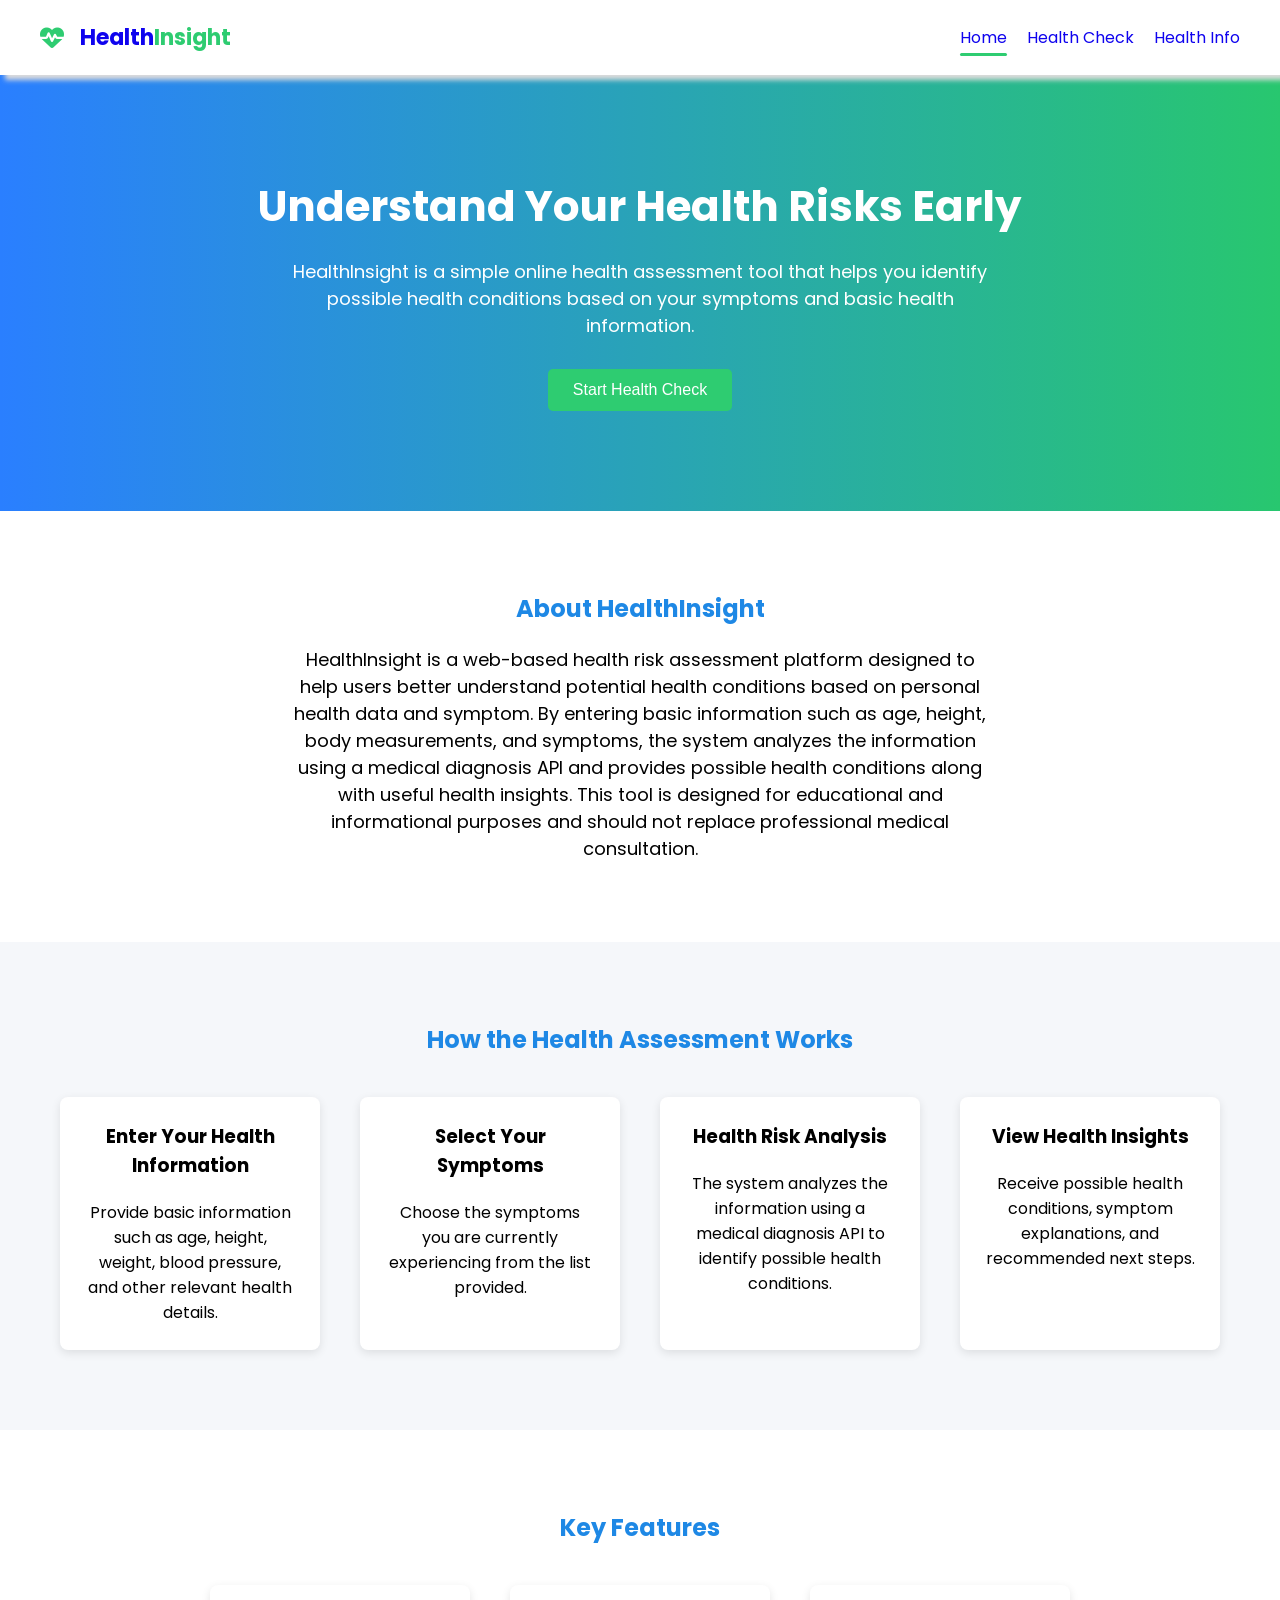
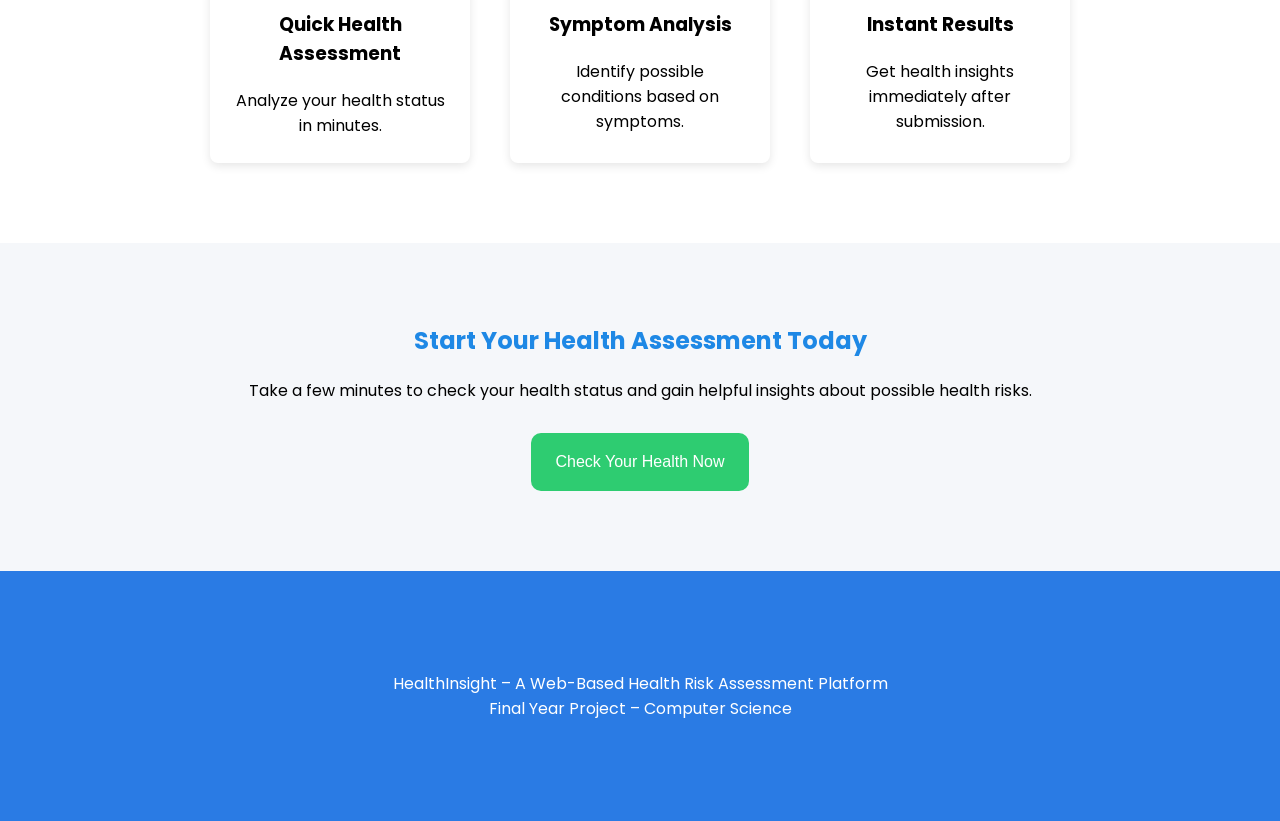
==== index.html @ 83075c8a "first commit" ====
<!DOCTYPE html>
<html lang="en">

<head>
    <meta charset="UTF-8">
    <meta name="viewport" content="width=device-width, initial-scale=1.0">
    <!-- Title -->
    <title>HealthInsight | Medical Diagnosis Website</title>
    <!-- Bootstrap Icon -->
    <link rel="stylesheet" href="https://cdn.jsdelivr.net/npm/bootstrap-icons@1.13.1/font/bootstrap-icons.min.css">
    <!-- Favicon -->
    <link rel="shortcut icon" href="./Asset/favicon.ico" type="image/x-icon">
    <!-- External styling -->
    <link rel="stylesheet" href="style.css">
    <!-- Font Awesome -->
    <link rel="stylesheet" href="https://cdnjs.cloudflare.com/ajax/libs/font-awesome/6.5.0/css/all.min.css">
    <!-- Google fonts -->
    <link href="https://fonts.googleapis.com/css2?family=Poppins:wght@300;400;500;600;700&display=swap"
        rel="stylesheet">
</head>

<body>
    <!-- Header -->
    <header>
        <!-- nav -->
        <nav>
            <!-- navLogo -->
            <div class="navLogo" id="navLogo">
                <span class="logo-icon"><i class="fa-solid fa-heart-pulse logo-icon"></i></span>
                <span class="logo-text">
                    <span class="health">Health</span><span class="insight">Insight</span>
                </span>
            </div>

            <!-- HAMBURGER -->

            <div class="menu-toggle" id="menuToggle">
                <i class="bi bi-list"></i>
            </div>

            <!-- NavLinks -->
            <div class="navLink" id="navLink">
                <ul>
                    <li class="active"><a href="./index.html">Home</a></li>
                    <li><a href="check.html">Health Check</a></li>
                    <li><a href="result.html">Health Info</a></li>
                </ul>
            </div>

        </nav>
    </header>

    <!-- Hero -->
    <section class="hero">
        <h1>Understand Your Health Risks Early</h1>
        <p>HealthInsight is a simple online health assessment tool that helps you identify possible health conditions
            based on your symptoms and basic health information.</p>
        <button type="button"><a href="check.html">Start Health Check</a></button>
        
    </section>

    <!-- About -->
    <section class="section">
        <h2>About HealthInsight</h2>
        <div class="about">
            <p>HealthInsight is a web-based health risk assessment platform designed to help users better understand potential health conditions based on personal health data and symptom. By entering basic information such as age, height, body measurements, and symptoms, the system analyzes the information using a medical diagnosis API and provides possible health conditions along with useful health insights. This tool is designed for educational and informational purposes and should not replace professional medical consultation.</p>
        </div>
    </section>

    <!-- How it Works -->
    <section class="section section-light">
        <h2>How the Health Assessment Works</h2>
        <div class="HOW">
            <div class="HOW-box">
                <h3> Enter Your Health Information</h3>
                <p>Provide basic information such as age, height, weight, blood pressure, and other relevant health
                    details.
                </p>
            </div>

            <div class="HOW-box">
                <h3>Select Your Symptoms</h3>
                <p>Choose the symptoms you are currently experiencing from the list provided.</p>

            </div>
            <div class="HOW-box">
                <h3>Health Risk Analysis</h3>
                <p>The system analyzes the information using a medical diagnosis API to identify possible health
                    conditions.
                </p>
            </div>

            <div class="HOW-box">
                <h3>View Health Insights</h3>
                <p>Receive possible health conditions, symptom explanations, and recommended next steps.</p>
            </div>
        </div>

    </section>

    <!-- FEATURES -->

    <section class="section ">

        <h2>Key Features</h2>

        <div class="features">

            <div class="feature-box">
                <h3>Quick Health Assessment</h3>
                <p>Analyze your health status in minutes.</p>
            </div>

            <div class="feature-box">
                <h3>Symptom Analysis</h3>
                <p>Identify possible conditions based on symptoms.</p>
            </div>

            <div class="feature-box">
                <h3>Instant Results</h3>
                <p>Get health insights immediately after submission.</p>
            </div>

        </div>

    </section>


    <!-- Call to action -->
    <section class="section section-light">
        <div class="CTA">
            <h2>Start Your Health Assessment Today</h2>
            <p>Take a few minutes to check your health status and gain helpful insights about possible health risks.</p>
            <button type="button"><a href="/check.html">Check Your Health Now</a></button>
        </div>
    </section>

    <footer>
        <p>HealthInsight – A Web-Based Health Risk Assessment Platform</p>
        <p>Final Year Project – Computer Science</p>
    </footer>
    <!-- SCRIPT -->
    <script src="./script.js"></script>
</body>

</html>
---- style.css ----
/* Default reset */
* {
    margin: 0;
    padding: 0;
    box-sizing: border-box;
}


body {
    font-family: 'Poppins', sans-serif;
    margin: 0;
}


header {
    position: sticky;
    top: 0;
    left: 0;
}

/* Hamburger */
.menu-toggle {
    display: none;
    font-size: 28px;
    cursor: pointer;
}


/* Nav Styles */
nav {
    background: #fff;
    display: flex;
    align-items: center;
    justify-content: space-between;
    padding: 20px 40px;
    box-shadow: 5px 5px 5px#dddbdb;
    position: relative;
}

.navLink ul {
    display: flex;
    gap: 20px;
    list-style: none;
}

.navLink a {
    text-decoration: none;
    color: #0f03ee;
}

.navLink li {

    position: relative;
    display: inline-block;
}

.navLink a::after {
    position: absolute;
    content: " ";
    height: 3px;
    width: 0;
    background-color: #2ECC71;
    z-index: 1;
    border-radius: 2px;
    transition: width 0.25s ease-in-out;
    bottom: -6px;
    left: 0;
}

.navLink a:hover::after {
    width: 100%;
}

.active::after {
    position: absolute;
    content: " ";
    height: 3px;
    width: 100%;
    background-color: #2ECC71;
    border-radius: 2px;
    bottom: -6px;
    left: 0;
}

.navLink a:active{
    background-color: #0bda61;
}

.navLogo {
    display: flex;
    align-items: center;
    font-size: 22px;
    font-weight: bold;
    cursor: pointer;
}

.logo-icon {
    font-size: 24px;
    margin-right: 8px;
    color: #2ecc71;
}

.health {
    color: #0f03ee;
}

.insight {
    color: #2ecc71;
}


/* HERO SECTION */
.hero {
    padding: 100px 50px;
    text-align: center;
    background:linear-gradient(to right,#2A7FFF,#28C76F);
    color: #fff;
}


.hero h1 {
    font-size: 42px;
    color: #fff;
    margin: 0 0 20px 0;
}

.hero p {
    max-width: 700px;
    margin: auto;
    font-size: 18px;
}

.hero button {
    margin-top: 30px;
    padding: 12px 25px;
    border: none;
    background: #2ECC71;
    color: white;
    font-size: 16px;
    cursor: pointer;
    border-radius: 5px;
    transition: background-color 0.25s ease;
}

.hero button:hover {
    background-color: #11e767;
}

.hero button a {
    color: #fff;
    text-decoration: none;
    transition: color;
}

.about {
    max-width: 700px;
    margin:0 auto;
    font-size: 18px;
}

/* SECTION */
.section {
    padding: 80px 60px;
    text-align: center;
}

.section-light{
background-color:#F5F7FA;
}

.section h2 {
    color: #1E88E5;
    margin: 0 0 20px;
}

.HOW {
    display: flex;
    justify-content: center;
    gap: 40px;
    flex-wrap: wrap;
    margin: 40px 0 0 0;
}

.HOW-box {
    background: white;
    padding: 25px;
    width: 260px;
    border-radius: 8px;
    box-shadow: 0 3px 10px rgba(0, 0, 0, 0.1);
}

.HOW-box h3,
.features h3 {
    margin: 0 0 20px 0;
}


/* FEATURES */

.features {
    display: flex;
    justify-content: center;
    gap: 40px;
    flex-wrap: wrap;
    margin-top: 40px;
}


.feature-box {
    background: white;
    padding: 25px;
    width: 260px;
    border-radius: 8px;
    box-shadow: 0 3px 10px rgba(0, 0, 0, 0.1);
}

/* CTA */
.CTA button {
    margin-top: 30px;
    padding: 20px 25px;
    border: none;
    background: #2ECC71;
    color: white;
    font-size: 16px;
    cursor: pointer;
    border-radius: 10px;
    transition: background-color 0.25s ease;
}

.CTA button a {
    color: #fff;
    text-decoration: none;
    transition: color;
}

.CTA button:hover {
    background-color: #0bda61;
}
/* FOOTER */
footer {
    /* margin: 50px 0; */
    background-color: #2A7BE4;
    text-align: center;
    color: #fff;
    padding: 100px 50px;
}

/* Responsiveness */
@media (max-width:768px) {
    .navLink {
        display: none;
        position: absolute;
        top: 60px;
        right: 20px;
        background: white;
        padding: 15px;
        border-radius: 8px;
        box-shadow: 0 4px 12px rgba(0, 0, 0, 0.15);
    }

    .navLink.active {
        display: flex;
    }

    .menu-toggle {
        display: block;
    }
}
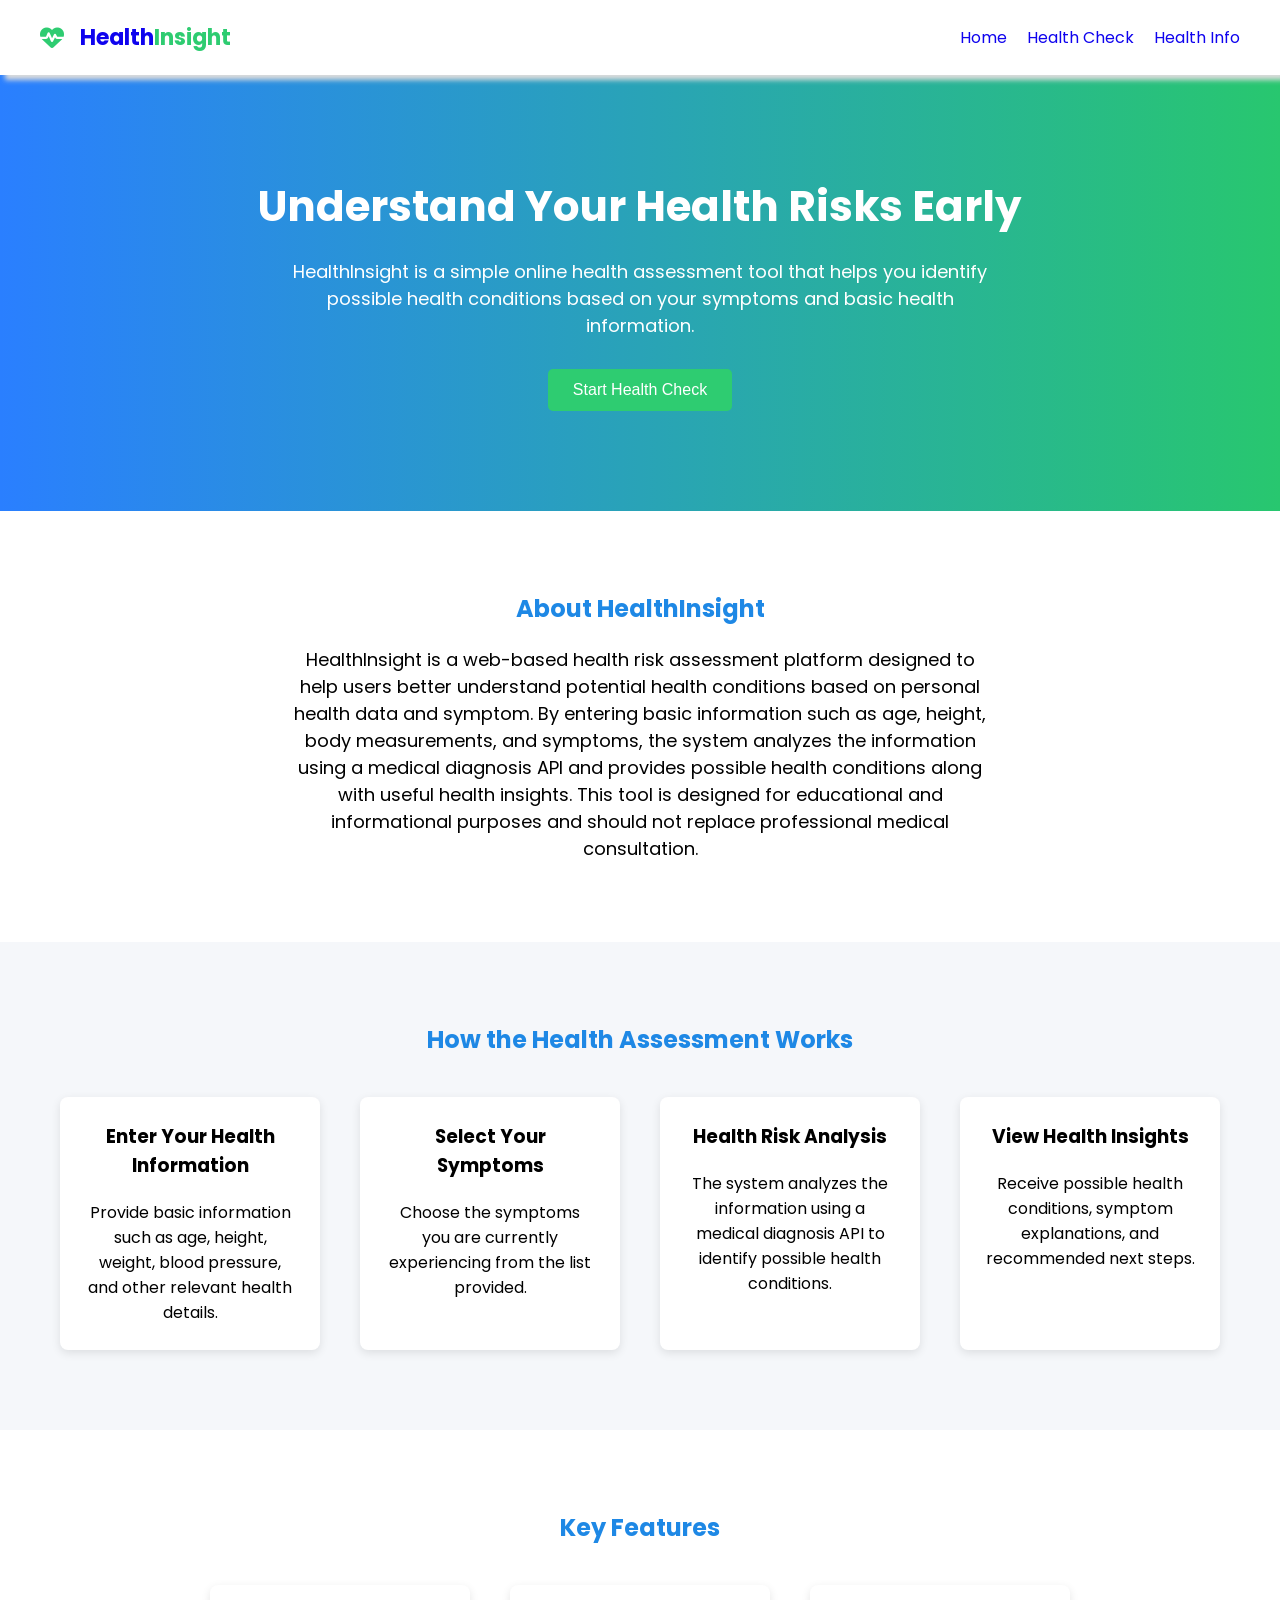
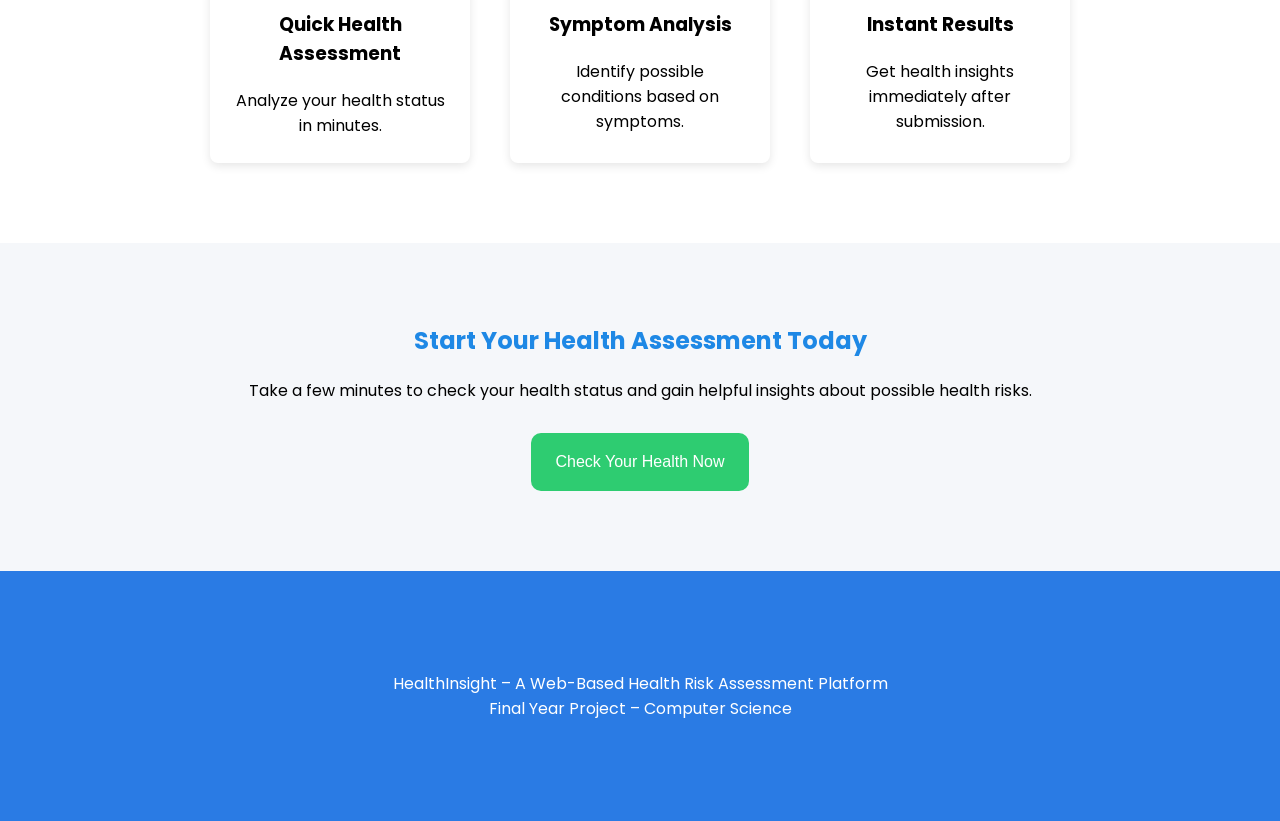
==== commit 3a07aaa9: "first commit" ====
--- a/index.html
+++ b/index.html
@@ -41,7 +41,7 @@
             <!-- NavLinks -->
             <div class="navLink" id="navLink">
                 <ul>
-                    <li class="active"><a href="./index.html">Home</a></li>
+                    <li><a href="./index.html">Home</a></li>
                     <li><a href="check.html">Health Check</a></li>
                     <li><a href="result.html">Health Info</a></li>
                 </ul>
--- a/style.css
+++ b/style.css
@@ -33,7 +33,7 @@
     align-items: center;
     justify-content: space-between;
     padding: 20px 40px;
-    box-shadow: 5px 5px 5px#dddbdb;
+    box-shadow: 5px 5px 5px #dbdbdb;
     position: relative;
 }
 
@@ -48,42 +48,12 @@
     color: #0f03ee;
 }
 
-.navLink li {
-
-    position: relative;
-    display: inline-block;
-}
-
-.navLink a::after {
-    position: absolute;
-    content: " ";
-    height: 3px;
-    width: 0;
-    background-color: #2ECC71;
-    z-index: 1;
-    border-radius: 2px;
-    transition: width 0.25s ease-in-out;
-    bottom: -6px;
-    left: 0;
-}
-
-.navLink a:hover::after {
-    width: 100%;
-}
-
-.active::after {
-    position: absolute;
-    content: " ";
-    height: 3px;
-    width: 100%;
-    background-color: #2ECC71;
-    border-radius: 2px;
-    bottom: -6px;
-    left: 0;
+.navLink a:hover{
+color: #0bda61;
 }
 
 .navLink a:active{
-    background-color: #0bda61;
+color: #000000;
 }
 
 .navLogo {
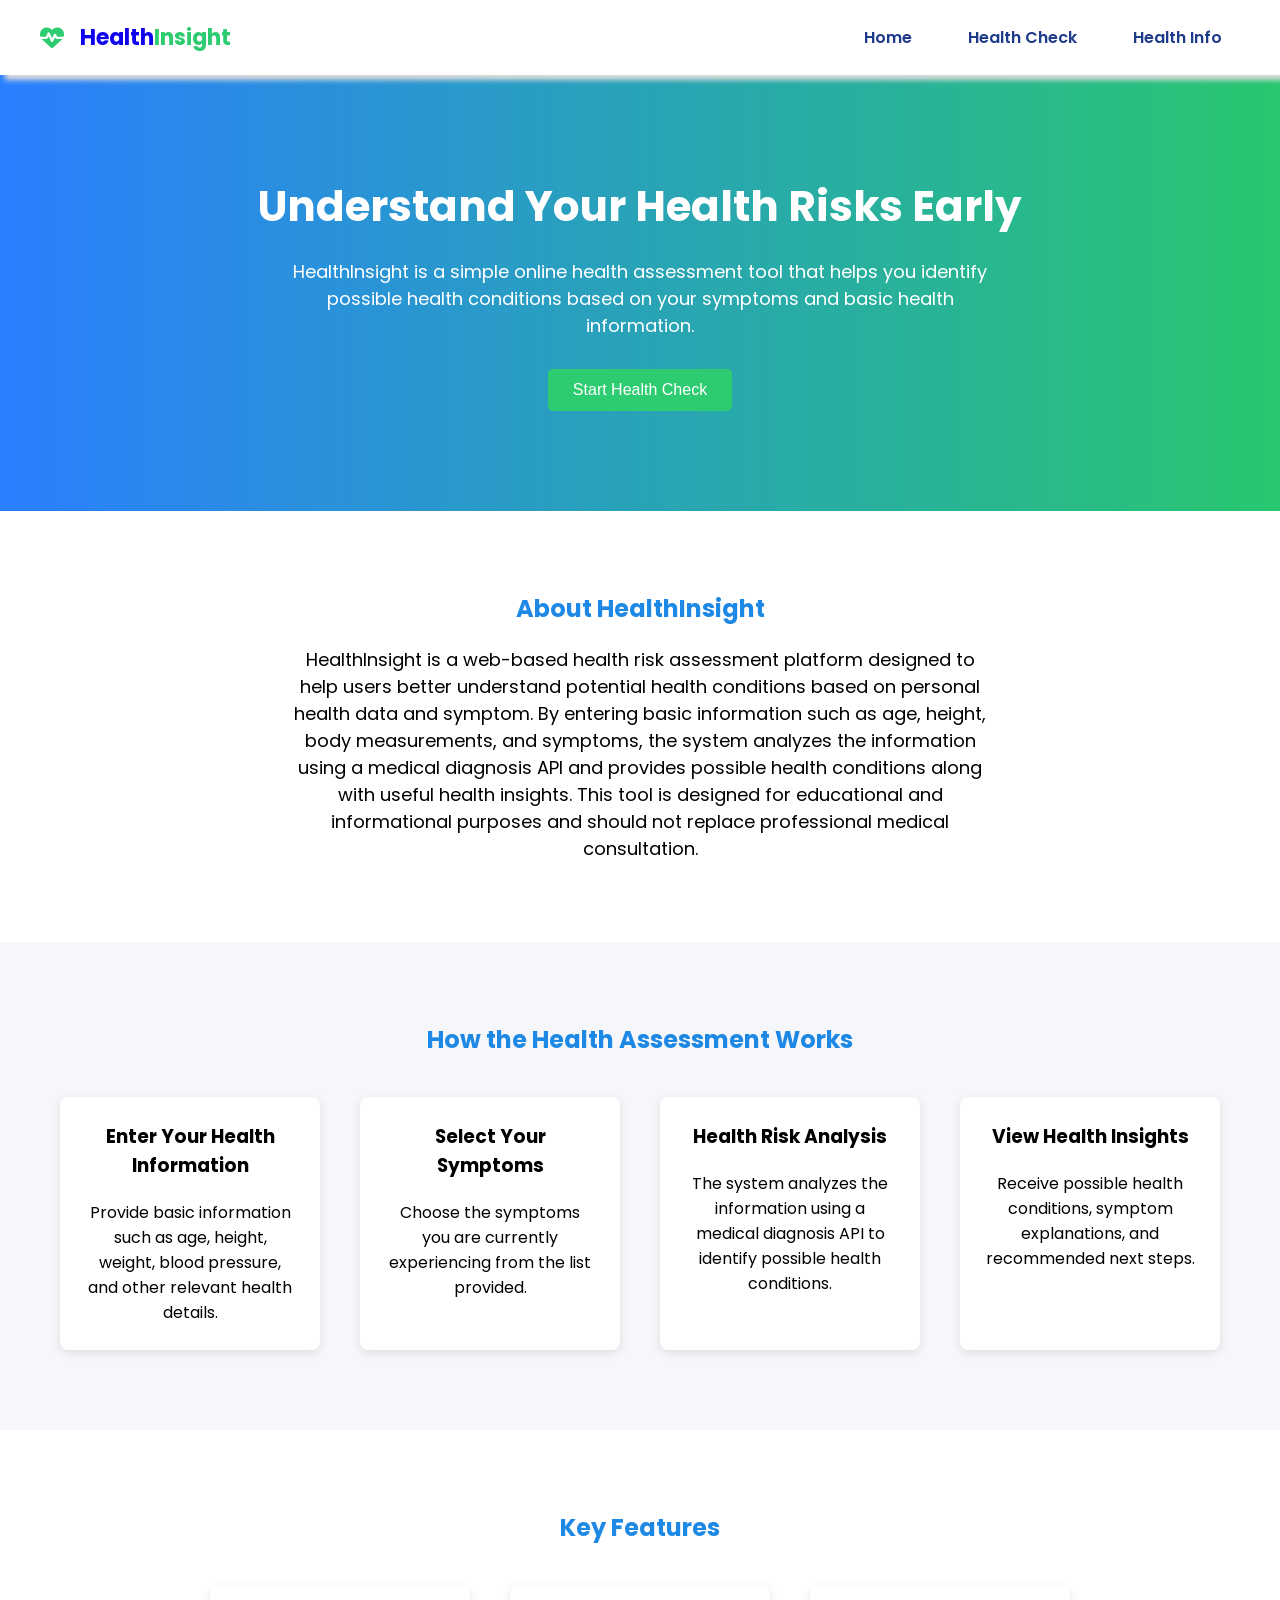
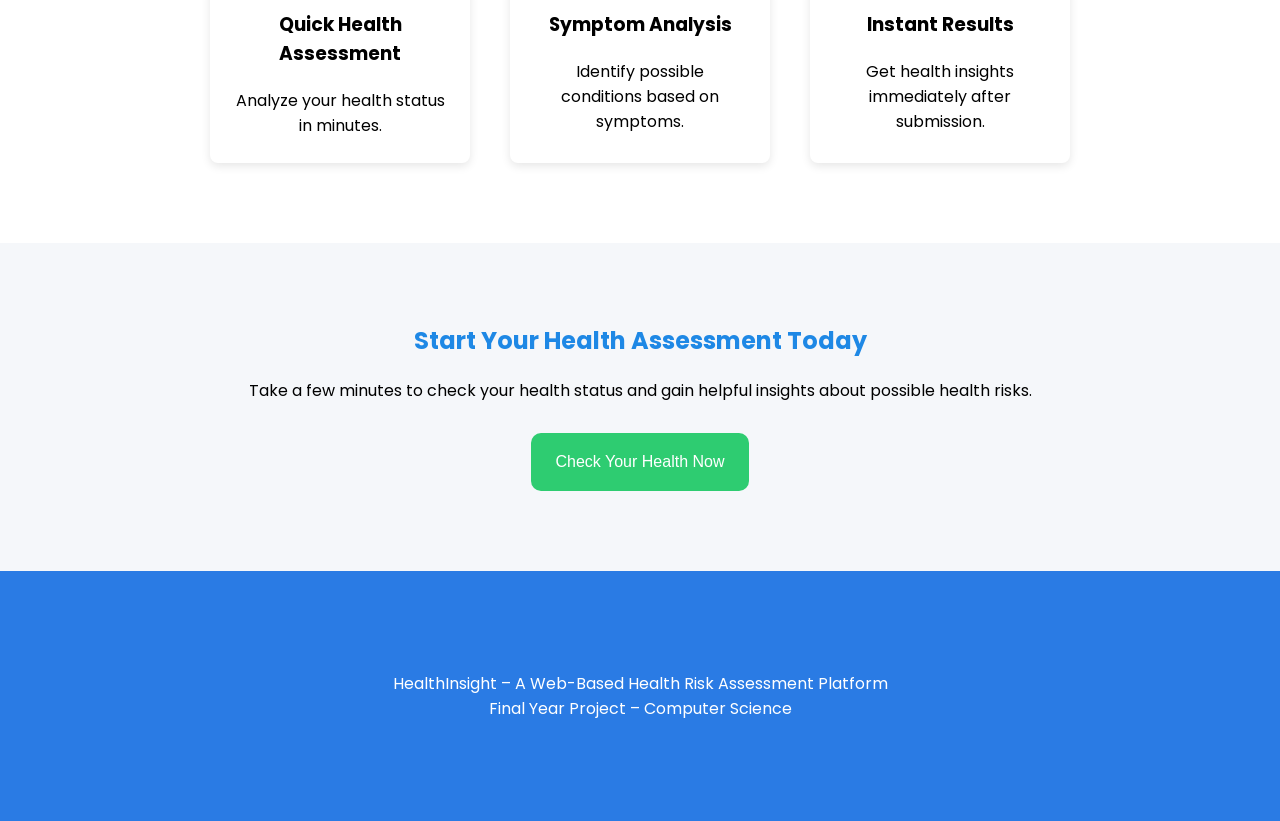
==== commit a0a155ec: "second commit" ====
--- a/index.html
+++ b/index.html
@@ -41,7 +41,7 @@
             <!-- NavLinks -->
             <div class="navLink" id="navLink">
                 <ul>
-                    <li><a href="./index.html">Home</a></li>
+                    <li class="current"><a href="./index.html">Home</a></li>
                     <li><a href="check.html">Health Check</a></li>
                     <li><a href="result.html">Health Info</a></li>
                 </ul>
--- a/style.css
+++ b/style.css
@@ -43,17 +43,42 @@
     list-style: none;
 }
 
-.navLink a {
+
+/* Default (unvisited) links */
+nav a:link {
+    color: #1e3a8a;
     text-decoration: none;
-    color: #0f03ee;
-}
-
-.navLink a:hover{
-color: #0bda61;
-}
-
-.navLink a:active{
-color: #000000;
+    font-weight: 600;
+    font-size: 16px;
+    padding: 10px 18px;
+    border-radius: 8px;
+    transition: all 0.3s ease;
+}
+
+/* Visited links */
+nav a:visited {
+    color: #1e40af;
+}
+
+/* Hover state */
+nav a:hover {
+    background-color: #2563eb;
+    color: #ffffff;
+    transform: translateY(-2px);
+    box-shadow: 0 6px 15px rgba(37, 99, 235, 0.25);
+}
+
+/* Active (while clicking) */
+nav a:active {
+    background-color: #1d4ed8;
+    color: #ffffff;
+    transform: scale(0.97);
+}
+
+/* Optional: current page highlight */
+nav a.current {
+    background-color: #2563eb;
+    color: #ffffff;
 }
 
 .navLogo {
@@ -215,24 +240,61 @@
     padding: 100px 50px;
 }
 
-/* Responsiveness */
-@media (max-width:768px) {
-    .navLink {
-        display: none;
-        position: absolute;
-        top: 60px;
-        right: 20px;
-        background: white;
-        padding: 15px;
-        border-radius: 8px;
-        box-shadow: 0 4px 12px rgba(0, 0, 0, 0.15);
-    }
-
-    .navLink.active {
-        display: flex;
-    }
-
-    .menu-toggle {
-        display: block;
-    }
+/* Mobile Navigation */
+@media (max-width: 768px) {
+  .navLink {
+    position: absolute;
+    top: 100%;
+    right: 0;
+    width: 100%;
+    background: #ffffff;
+    box-shadow: 0 8px 20px rgba(0, 0, 0, 0.1);
+    display: none;
+    padding: 20px 0;
+    z-index: 1000;
+  }
+
+  /* Show menu when active class is added by script.js */
+  .navLink.active {
+    display: block;
+  }
+
+  /* Make links vertical */
+  .navLink ul {
+    display: flex;
+    flex-direction: column;
+    align-items: center;
+    gap: 20px;
+    list-style: none;
+    margin: 0;
+    padding: 0;
+  }
+
+  .navLink ul li {
+    width: 100%;
+    text-align: center;
+  }
+
+  .navLink ul li a {
+    display: block;
+    padding: 12px 20px;
+    font-size: 1rem;
+    color: #1f2937;
+    text-decoration: none;
+    font-weight: 500;
+    transition: background 0.3s ease;
+  }
+
+  .navLink ul li a:hover,
+  .navLink ul li.active a {
+    background: #f3f4f6;
+    color: #0ea5e9;
+  }
+
+  /* Show hamburger icon */
+  .menu-toggle {
+    display: block;
+    cursor: pointer;
+    font-size: 2rem;
+  }
 }
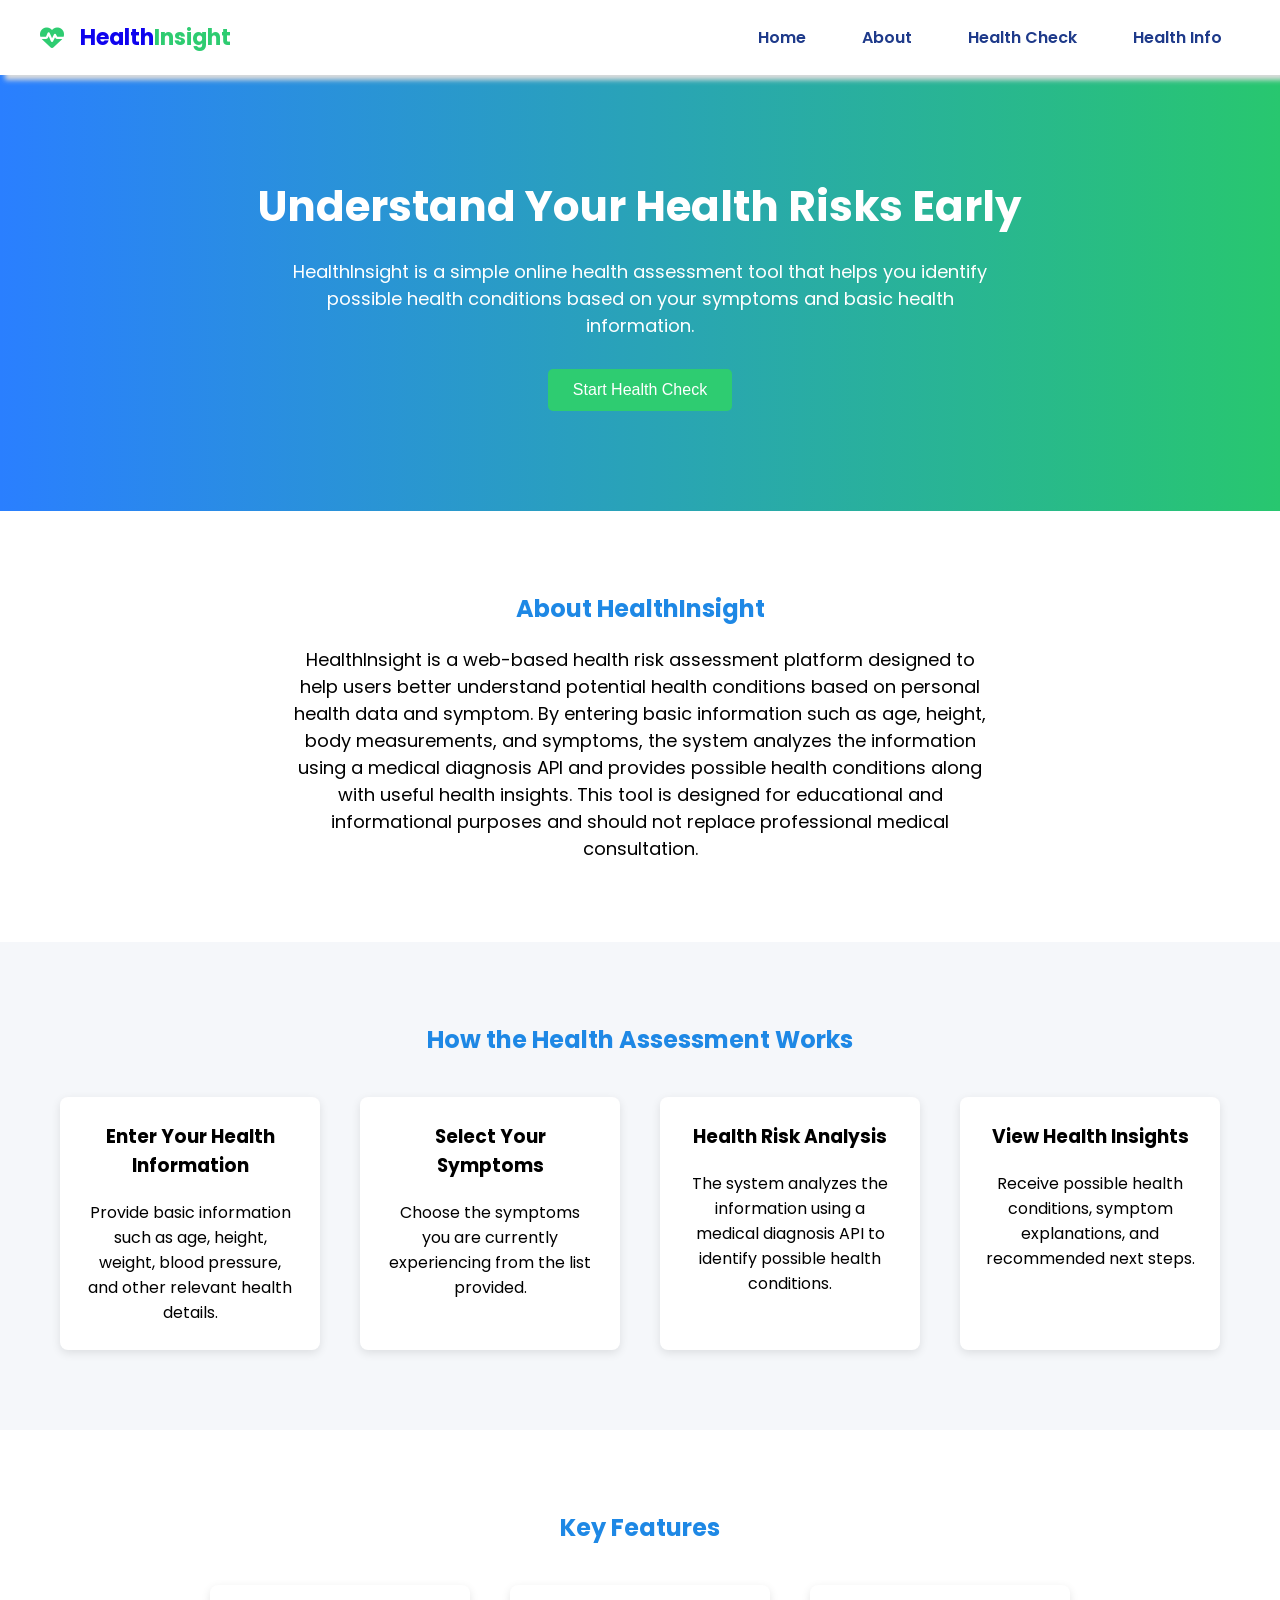
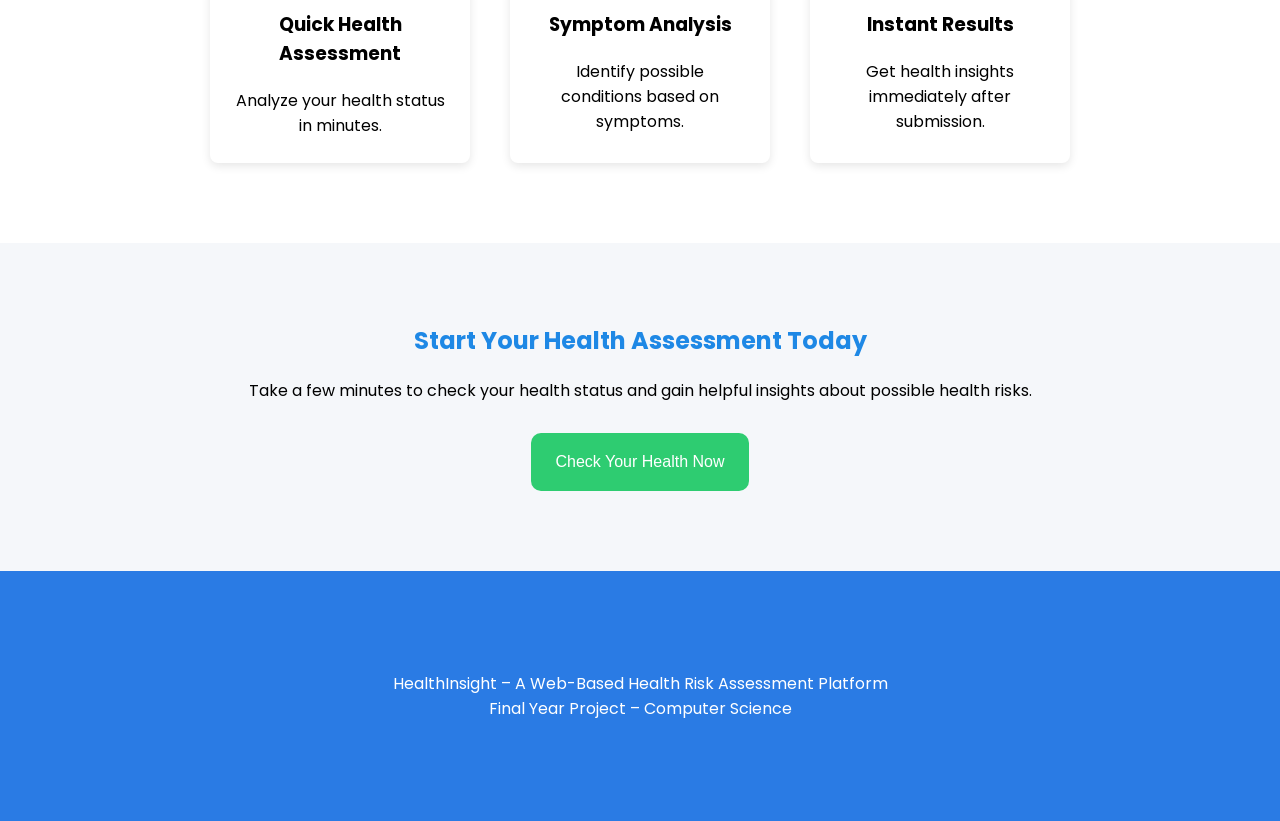
==== commit 59229e8d: "Added disclaimer" ====
--- a/index.html
+++ b/index.html
@@ -35,13 +35,16 @@
             <!-- HAMBURGER -->
 
             <div class="menu-toggle" id="menuToggle">
-                <i class="bi bi-list"></i>
+                <span></span>
+                <span></span>
+                <span></span>
             </div>
 
             <!-- NavLinks -->
             <div class="navLink" id="navLink">
                 <ul>
                     <li class="current"><a href="./index.html">Home</a></li>
+                     <li><a href="about.html">About</a></li>
                     <li><a href="check.html">Health Check</a></li>
                     <li><a href="result.html">Health Info</a></li>
                 </ul>
@@ -56,14 +59,19 @@
         <p>HealthInsight is a simple online health assessment tool that helps you identify possible health conditions
             based on your symptoms and basic health information.</p>
         <button type="button"><a href="check.html">Start Health Check</a></button>
-        
+
     </section>
 
     <!-- About -->
     <section class="section">
         <h2>About HealthInsight</h2>
         <div class="about">
-            <p>HealthInsight is a web-based health risk assessment platform designed to help users better understand potential health conditions based on personal health data and symptom. By entering basic information such as age, height, body measurements, and symptoms, the system analyzes the information using a medical diagnosis API and provides possible health conditions along with useful health insights. This tool is designed for educational and informational purposes and should not replace professional medical consultation.</p>
+            <p>HealthInsight is a web-based health risk assessment platform designed to help users better understand
+                potential health conditions based on personal health data and symptom. By entering basic information
+                such as age, height, body measurements, and symptoms, the system analyzes the information using a
+                medical diagnosis API and provides possible health conditions along with useful health insights. This
+                tool is designed for educational and informational purposes and should not replace professional medical
+                consultation.</p>
         </div>
     </section>
 
--- a/style.css
+++ b/style.css
@@ -108,7 +108,7 @@
 .hero {
     padding: 100px 50px;
     text-align: center;
-    background:linear-gradient(to right,#2A7FFF,#28C76F);
+    background: linear-gradient(to right, #2A7FFF, #28C76F);
     color: #fff;
 }
 
@@ -149,7 +149,7 @@
 
 .about {
     max-width: 700px;
-    margin:0 auto;
+    margin: 0 auto;
     font-size: 18px;
 }
 
@@ -159,8 +159,8 @@
     text-align: center;
 }
 
-.section-light{
-background-color:#F5F7FA;
+.section-light {
+    background-color: #F5F7FA;
 }
 
 .section h2 {
@@ -231,6 +231,7 @@
 .CTA button:hover {
     background-color: #0bda61;
 }
+
 /* FOOTER */
 footer {
     /* margin: 50px 0; */
@@ -242,59 +243,97 @@
 
 /* Mobile Navigation */
 @media (max-width: 768px) {
-  .navLink {
-    position: absolute;
-    top: 100%;
-    right: 0;
-    width: 100%;
-    background: #ffffff;
-    box-shadow: 0 8px 20px rgba(0, 0, 0, 0.1);
-    display: none;
-    padding: 20px 0;
-    z-index: 1000;
-  }
-
-  /* Show menu when active class is added by script.js */
-  .navLink.active {
-    display: block;
-  }
-
-  /* Make links vertical */
-  .navLink ul {
-    display: flex;
-    flex-direction: column;
-    align-items: center;
-    gap: 20px;
-    list-style: none;
-    margin: 0;
-    padding: 0;
-  }
-
-  .navLink ul li {
-    width: 100%;
-    text-align: center;
-  }
-
-  .navLink ul li a {
-    display: block;
-    padding: 12px 20px;
-    font-size: 1rem;
-    color: #1f2937;
-    text-decoration: none;
-    font-weight: 500;
-    transition: background 0.3s ease;
-  }
-
-  .navLink ul li a:hover,
-  .navLink ul li.active a {
-    background: #f3f4f6;
-    color: #0ea5e9;
-  }
-
-  /* Show hamburger icon */
-  .menu-toggle {
-    display: block;
-    cursor: pointer;
-    font-size: 2rem;
-  }
+    .navLink {
+        position: absolute;
+        top: 100%;
+        right: 0;
+        width: 100%;
+        background: #ffffff;
+        box-shadow: 0 8px 20px rgba(0, 0, 0, 0.1);
+        display: none;
+        padding: 20px 0;
+        z-index: 1000;
+    }
+
+    /* Show menu when active class is added by script.js */
+    .navLink.active {
+        display: block;
+    }
+
+    /* Make links vertical */
+    .navLink ul {
+        display: flex;
+        flex-direction: column;
+        align-items: center;
+        gap: 20px;
+        list-style: none;
+        margin: 0;
+        padding: 0;
+    }
+
+    .navLink ul li {
+        width: 100%;
+        text-align: center;
+    }
+
+    .navLink ul li a {
+        display: block;
+        padding: 12px 20px;
+        font-size: 1rem;
+        color: #1f2937;
+        text-decoration: none;
+        font-weight: 500;
+        transition: background 0.3s ease;
+    }
+
+    .navLink ul li a:hover,
+    .navLink ul li.active a {
+        background: #f3f4f6;
+        color: #0ea5e9;
+    }
+
+    /* Base styles for your hamburger button container */
+    #menuToggle {
+        display: flex;
+        flex-direction: column;
+        justify-content: space-between;
+        width: 25px;
+        height: 20px;
+        cursor: pointer;
+    }
+
+    /* Style for the 3 individual lines inside the hamburger */
+    #menuToggle span {
+        display: block;
+        width: 100%;
+        height: 3px;
+        background-color: #333;
+        /* Change to your preferred icon color */
+        transition: all 0.3s ease-in-out;
+        /* Smooth transition animation */
+        transform-origin: left center;
+        /* Ensures smooth rotation angles */
+    }
+
+    /* --- THE "X" TRANSFORM MAGIC --- */
+
+    /* 1. Rotate the top line down */
+    #menuToggle.active span:nth-child(1) {
+        transform: rotate(45deg);
+        position: relative;
+        top: -1px;
+    }
+
+    /* 2. Fade out the middle line */
+    #menuToggle.active span:nth-child(2) {
+        opacity: 0;
+        width: 0;
+    }
+
+    /* 3. Rotate the bottom line up */
+    #menuToggle.active span:nth-child(3) {
+        transform: rotate(-45deg);
+        position: relative;
+        top: 1px;
+    }
 }
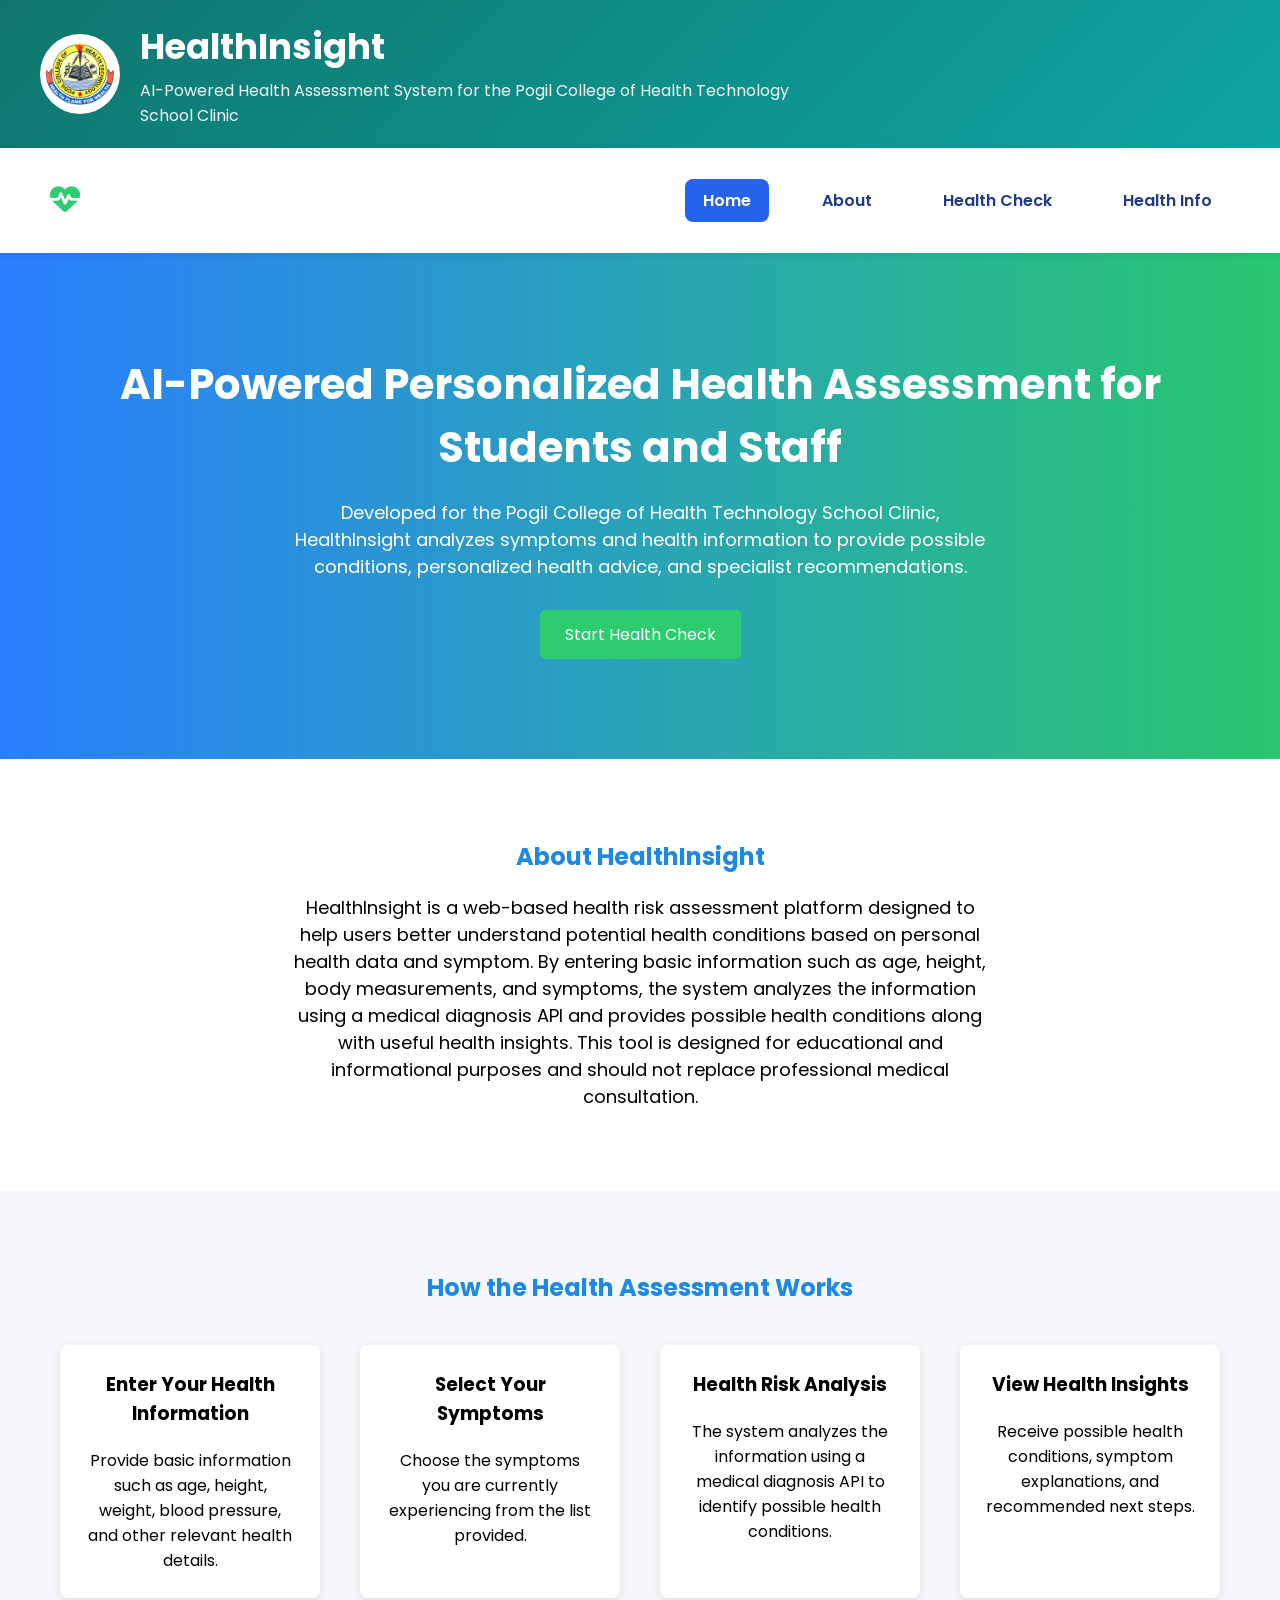
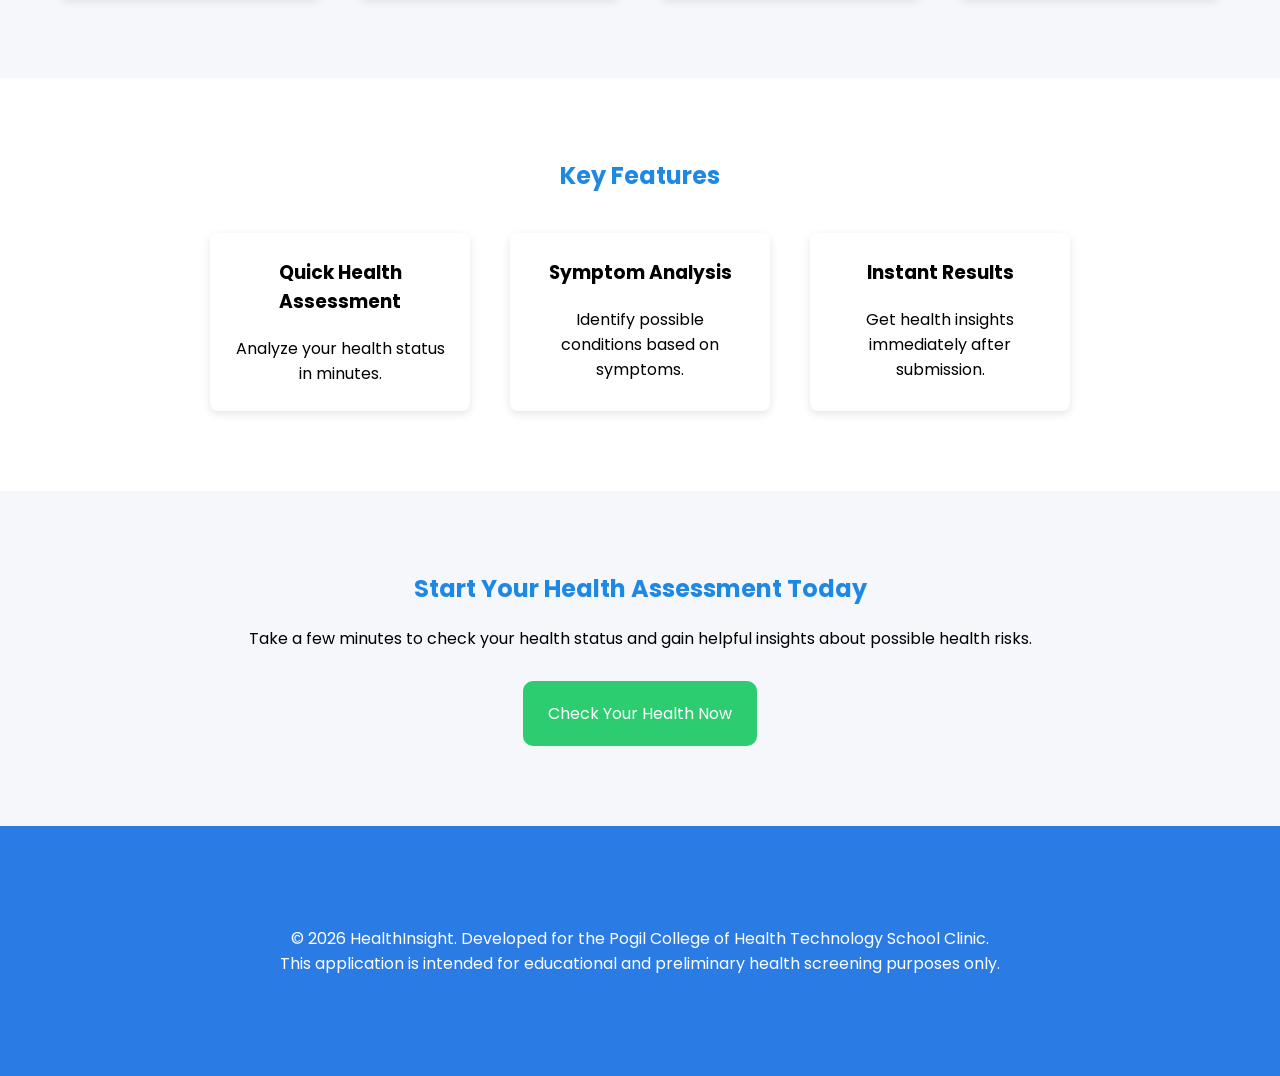
==== commit 6fc60ea0: "Final commit" ====
--- a/index.html
+++ b/index.html
@@ -21,15 +21,23 @@
 
 <body>
     <!-- Header -->
+
+    <div class="site-header">
+        <div class="header-content">
+            <img src="./Asset/POGIL logo.jpeg" alt="Pogil College of Health Technology Logo" class="school-logo">
+
+            <div class="header-text">
+                <h1>HealthInsight</h1>
+                <p class="subtitle">AI-Powered Health Assessment System for the Pogil College of Health Technology School Clinic</p>
+            </div>
+        </div>
+    </div>
     <header>
         <!-- nav -->
         <nav>
             <!-- navLogo -->
             <div class="navLogo" id="navLogo">
                 <span class="logo-icon"><i class="fa-solid fa-heart-pulse logo-icon"></i></span>
-                <span class="logo-text">
-                    <span class="health">Health</span><span class="insight">Insight</span>
-                </span>
             </div>
 
             <!-- HAMBURGER -->
@@ -43,8 +51,8 @@
             <!-- NavLinks -->
             <div class="navLink" id="navLink">
                 <ul>
-                    <li class="current"><a href="./index.html">Home</a></li>
-                     <li><a href="about.html">About</a></li>
+                    <li><a href="./index.html" class="current">Home</a></li>
+                    <li><a href="about.html">About</a></li>
                     <li><a href="check.html">Health Check</a></li>
                     <li><a href="result.html">Health Info</a></li>
                 </ul>
@@ -55,9 +63,10 @@
 
     <!-- Hero -->
     <section class="hero">
-        <h1>Understand Your Health Risks Early</h1>
-        <p>HealthInsight is a simple online health assessment tool that helps you identify possible health conditions
-            based on your symptoms and basic health information.</p>
+        <h1>AI-Powered Personalized Health Assessment for Students and Staff</h1>
+        <p>Developed for the Pogil College of Health Technology School Clinic, HealthInsight analyzes symptoms and
+            health information to provide possible conditions, personalized health advice, and specialist
+            recommendations.</p>
         <button type="button"><a href="check.html">Start Health Check</a></button>
 
     </section>
@@ -144,8 +153,14 @@
     </section>
 
     <footer>
-        <p>HealthInsight – A Web-Based Health Risk Assessment Platform</p>
-        <p>Final Year Project – Computer Science</p>
+        <p>
+            &copy; 2026 HealthInsight. Developed for the
+            Pogil College of Health Technology School Clinic.
+        </p>
+        <p>
+            This application is intended for educational and preliminary
+            health screening purposes only.
+        </p>
     </footer>
     <!-- SCRIPT -->
     <script src="./script.js"></script>
--- a/style.css
+++ b/style.css
@@ -16,6 +16,7 @@
     position: sticky;
     top: 0;
     left: 0;
+
 }
 
 /* Hamburger */
@@ -25,27 +26,70 @@
     cursor: pointer;
 }
 
+/* Pogil Header  */
+
+.site-header {
+    background: linear-gradient(135deg, #0f766e, #0ea5a4);
+    color: white;
+    padding: 20px;
+    box-shadow: 0 4px 10px rgba(0, 0, 0, 0.1);
+}
+
+.header-content {
+    max-width: 1200px;
+    margin: 0 auto;
+    display: flex;
+    align-items: center;
+    gap: 20px;
+}
+
+.school-logo {
+    width: 80px;
+    height: 80px;
+    object-fit: contain;
+    border-radius: 50%;
+    background: white;
+    padding: 6px;
+}
+
+.header-text h1 {
+    margin: 0;
+    font-size: 2.2rem;
+}
+
+.subtitle {
+    margin-top: 5px;
+    font-size: 1rem;
+    opacity: 0.95;
+    max-width: 700px;
+}
 
 /* Nav Styles */
 nav {
+    display: flex;
+    justify-content: space-between;
+    align-items: center;
+    padding: 30px 50px;
     background: #fff;
-    display: flex;
+    box-shadow: 0 2px 8px rgba(0, 0, 0, 0.08);
+    /* position: relative; */
+}
+
+.navLink li {
+    list-style: none;
+}
+
+.navLink ul {
+    display: flex;
+    justify-content: flex-end;
     align-items: center;
-    justify-content: space-between;
-    padding: 20px 40px;
-    box-shadow: 5px 5px 5px #dbdbdb;
-    position: relative;
-}
-
-.navLink ul {
-    display: flex;
-    gap: 20px;
-    list-style: none;
-}
+    gap: 35px;
+}
+
 
 
 /* Default (unvisited) links */
-nav a:link {
+.navLink a:link {
     color: #1e3a8a;
     text-decoration: none;
     font-weight: 600;
@@ -56,12 +100,12 @@
 }
 
 /* Visited links */
-nav a:visited {
+.navLink a:visited {
     color: #1e40af;
 }
 
 /* Hover state */
-nav a:hover {
+.navLink a:hover {
     background-color: #2563eb;
     color: #ffffff;
     transform: translateY(-2px);
@@ -69,14 +113,14 @@
 }
 
 /* Active (while clicking) */
-nav a:active {
+.navLink a:active {
     background-color: #1d4ed8;
     color: #ffffff;
     transform: scale(0.97);
 }
 
 /* Optional: current page highlight */
-nav a.current {
+.navLink a.current {
     background-color: #2563eb;
     color: #ffffff;
 }
@@ -90,16 +134,8 @@
 }
 
 .logo-icon {
-    font-size: 24px;
-    margin-right: 8px;
-    color: #2ecc71;
-}
-
-.health {
-    color: #0f03ee;
-}
-
-.insight {
+    font-size: 30px;
+    margin: 0 8px 0 0;
     color: #2ecc71;
 }
 
@@ -135,6 +171,7 @@
     cursor: pointer;
     border-radius: 5px;
     transition: background-color 0.25s ease;
+    font-family: 'Poppins', sans-serif;
 }
 
 .hero button:hover {
@@ -220,6 +257,7 @@
     cursor: pointer;
     border-radius: 10px;
     transition: background-color 0.25s ease;
+    font-family: 'Poppins', sans-serif;
 }
 
 .CTA button a {
@@ -336,4 +374,10 @@
         position: relative;
         top: 1px;
     }
+
+    .navLinks {
+        justify-content: center;
+        flex-wrap: wrap;
+        gap: 15px;
+    }
 }
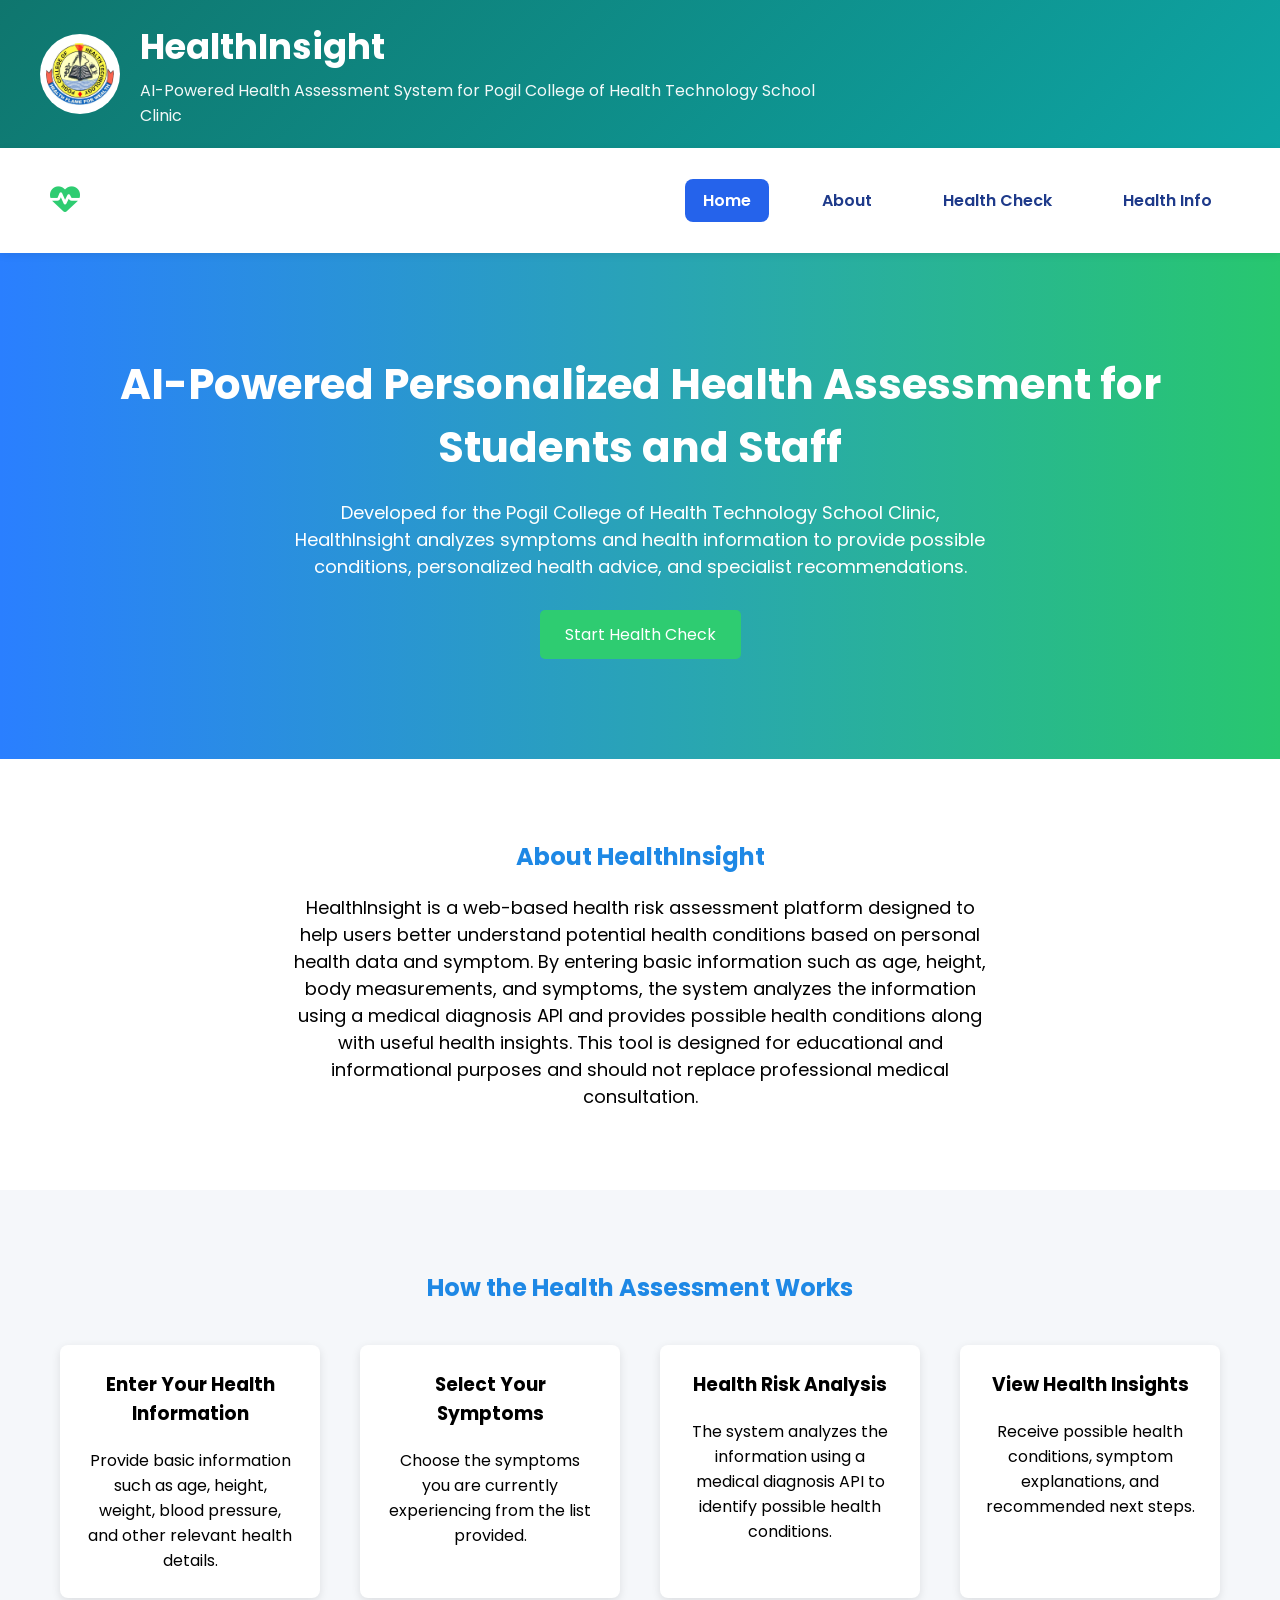
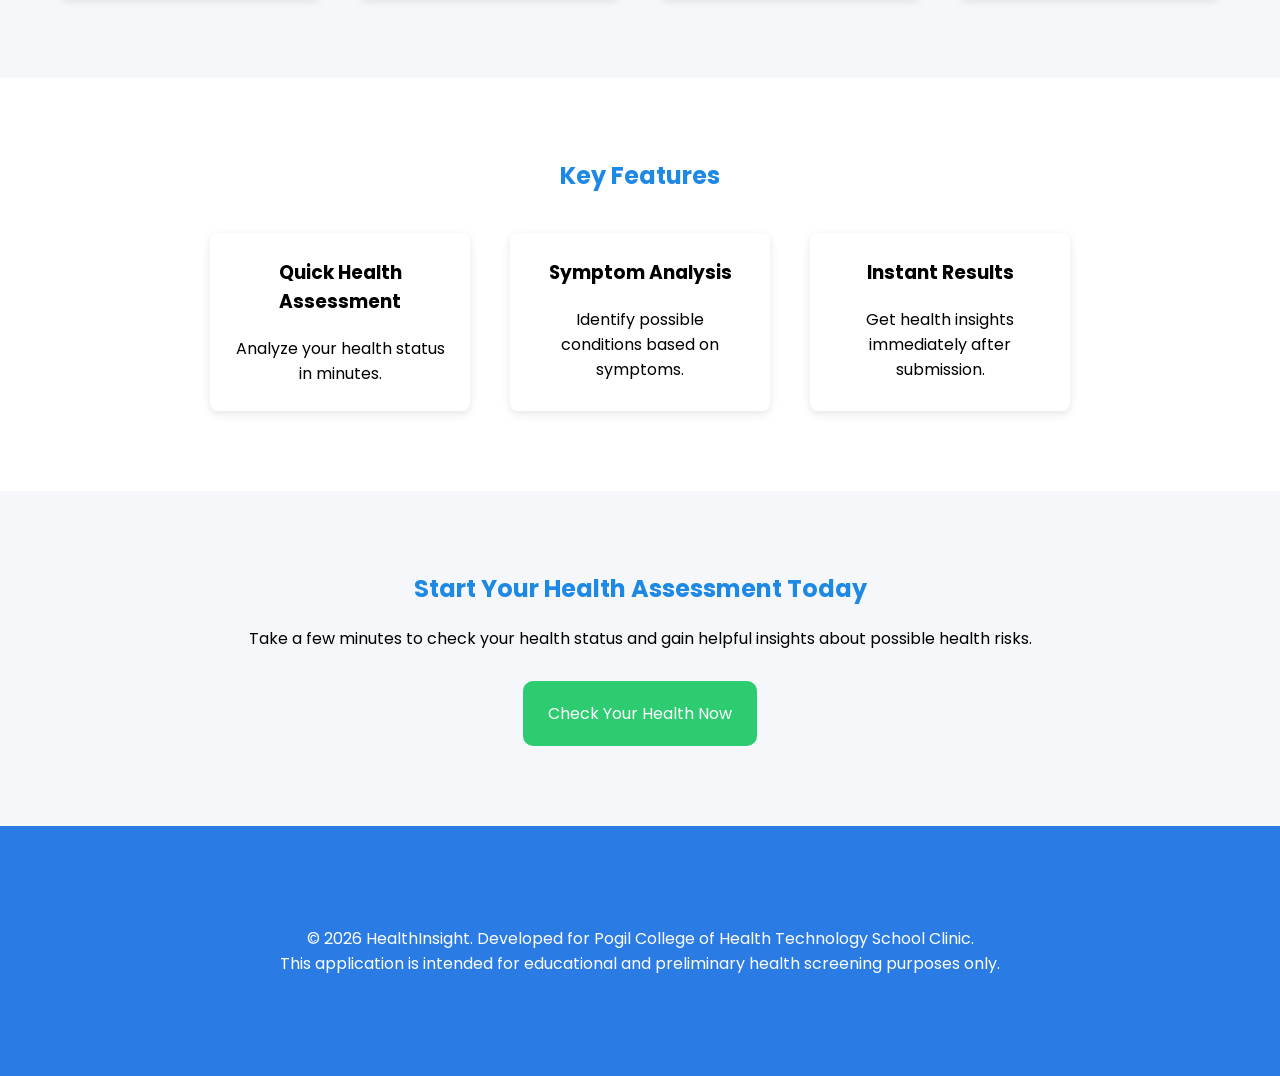
==== commit af090827: "Modification" ====
--- a/index.html
+++ b/index.html
@@ -28,7 +28,7 @@
 
             <div class="header-text">
                 <h1>HealthInsight</h1>
-                <p class="subtitle">AI-Powered Health Assessment System for the Pogil College of Health Technology School Clinic</p>
+                <p class="subtitle">AI-Powered Health Assessment System for Pogil College of Health Technology School Clinic</p>
             </div>
         </div>
     </div>
@@ -154,12 +154,10 @@
 
     <footer>
         <p>
-            &copy; 2026 HealthInsight. Developed for the
-            Pogil College of Health Technology School Clinic.
+            &copy; 2026 HealthInsight. Developed for Pogil College of Health Technology School Clinic.
         </p>
         <p>
-            This application is intended for educational and preliminary
-            health screening purposes only.
+            This application is intended for educational and preliminary health screening purposes only.
         </p>
     </footer>
     <!-- SCRIPT -->
